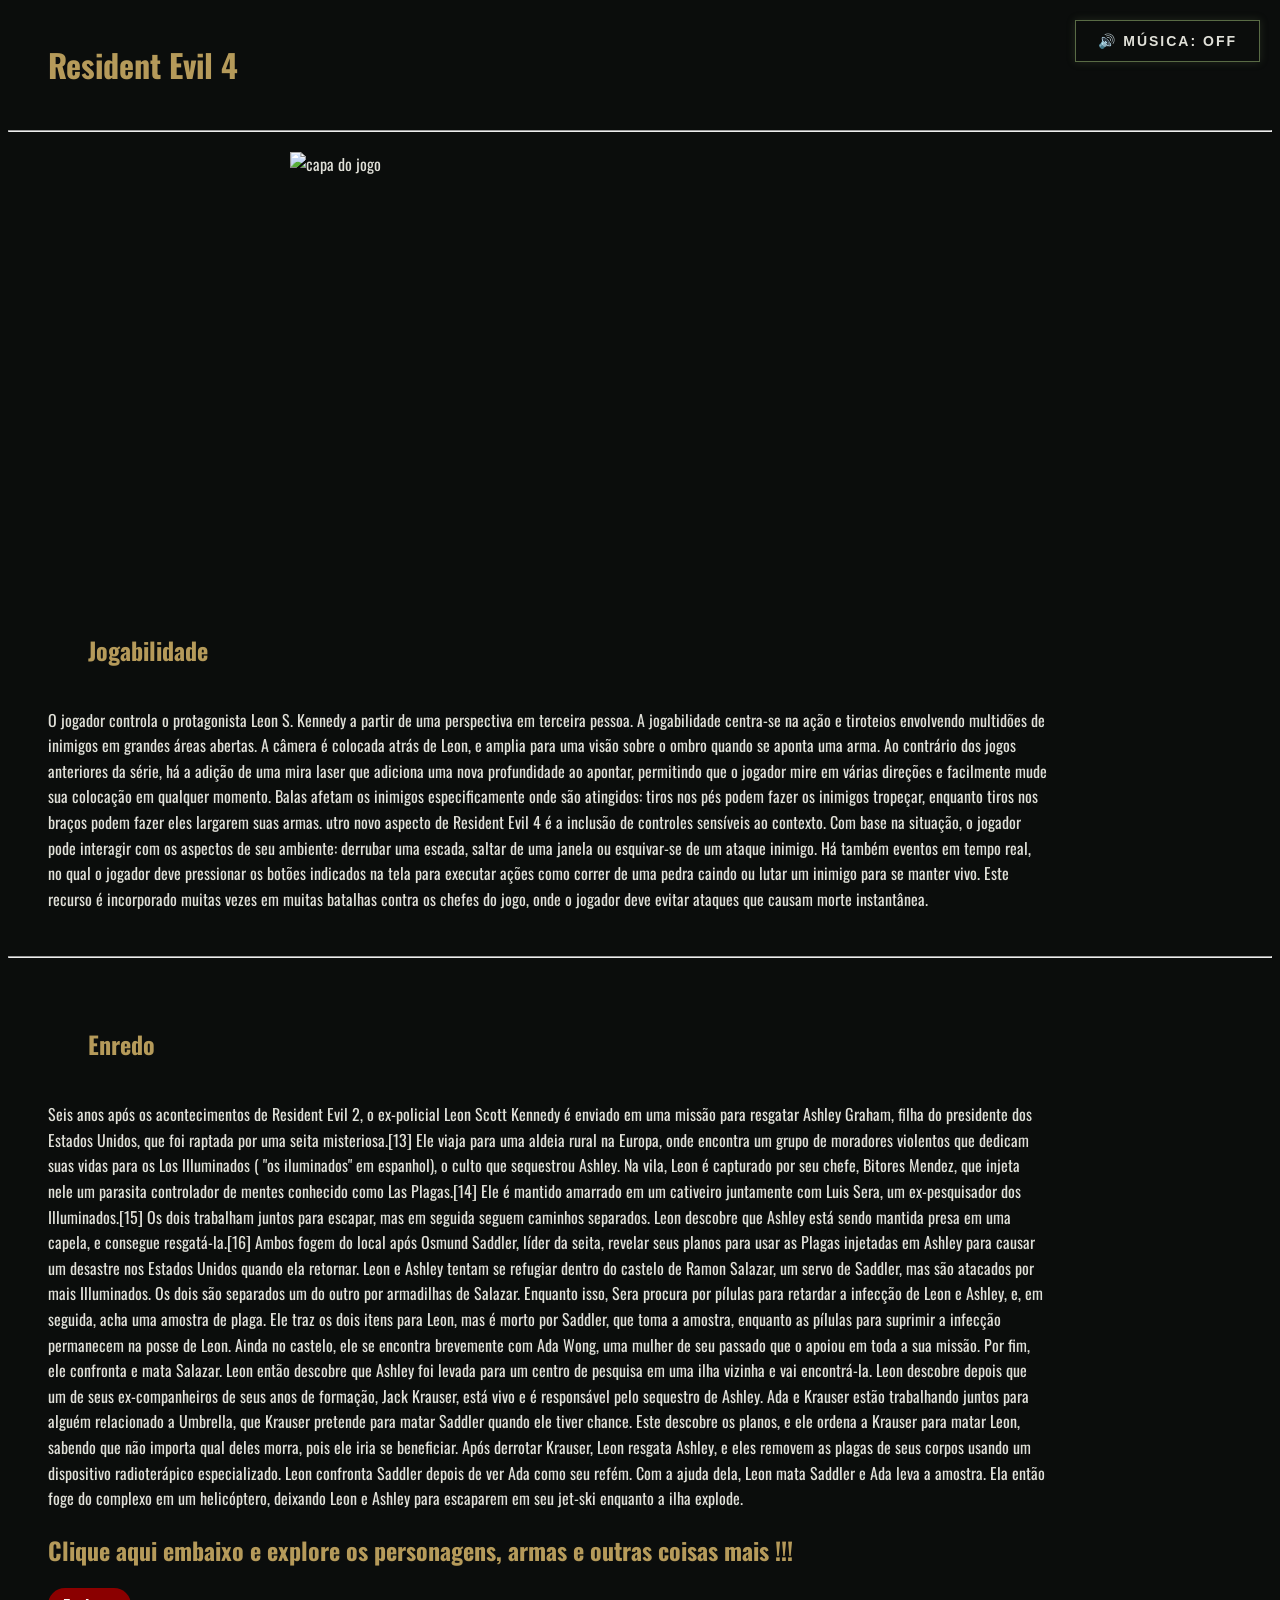
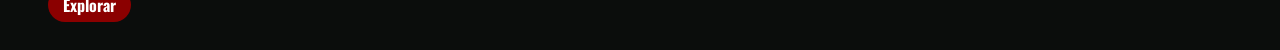
==== index.html @ 0bde9a8e "Add files via upload" ====
<!DOCTYPE html>
<html lang="pt-br">
<head>
    <meta charset="UTF-8">
    <meta name="viewport" content="width=device-width, initial-scale=1.0">
    <title>RE4</title>
    <link rel="shortcut icon" href="icone/Chrisbanks2-Cold-Fusion-Hd-Umbrella-corp.128.png" type="image/x-icon">
    <link rel="stylesheet" href="style.css">
    <link rel="preconnect" href="https://fonts.googleapis.com">
<link rel="preconnect" href="https://fonts.gstatic.com" crossorigin>
<link href="https://fonts.googleapis.com/css2?family=Oswald:wght@200..700&family=Work+Sans:ital,wght@0,100..900;1,100..900&display=swap" rel="stylesheet">
</head>
<body>
    <audio id="musica" loop>
    <source src="audio/Resident Evil 4 Save Theme (Extended).mp3" type="audio/mpeg">
</audio>

<button id="botao-musica" onclick="toggleMusica()">
    🔊 MÚSICA: OFF
</button>

<script>
    const musica = document.getElementById("musica");
    const botao = document.getElementById("botao-musica");

    function toggleMusica() {
        if (musica.paused) {
            musica.play();
            botao.textContent = "🔊 MÚSICA: ON";
        } else {
            musica.pause();
            botao.textContent = "🔇 MÚSICA: OFF";
        }
    }
</script>
    <h1>Resident Evil 4</h1>
    <hr>
    <img src="imagens/capa2.jpg" alt="capa do jogo">
    <main>
      <section>
      <h1>Jogabilidade</h1>
    <p>O jogador controla o protagonista Leon S. Kennedy a partir de uma perspectiva em terceira pessoa. A jogabilidade centra-se na ação e tiroteios envolvendo multidões de inimigos em grandes áreas abertas. A câmera é colocada atrás de Leon, e amplia para uma visão sobre o ombro quando se aponta uma arma. Ao contrário dos jogos anteriores da série, há a adição de uma mira laser que adiciona uma nova profundidade ao apontar, permitindo que o jogador mire em várias direções e facilmente mude sua colocação em qualquer momento. Balas afetam os inimigos especificamente onde são atingidos: tiros nos pés podem fazer os inimigos tropeçar, enquanto tiros nos braços podem fazer eles largarem suas armas. utro novo aspecto de Resident Evil 4 é a inclusão de controles sensíveis ao contexto. Com base na situação, o jogador pode interagir com os aspectos de seu ambiente: derrubar uma escada, saltar de uma janela ou esquivar-se de um ataque inimigo. Há também eventos em tempo real, no qual o jogador deve pressionar os botões indicados na tela para executar ações como correr de uma pedra caindo ou lutar um inimigo para se manter vivo. Este recurso é incorporado muitas vezes em muitas batalhas contra os chefes do jogo, onde o jogador deve evitar ataques que causam morte instantânea.</p>
    </section>
    <hr>
    <section>
        <h1>Enredo</h1>
    <p>Seis anos após os acontecimentos de Resident Evil 2, o ex-policial Leon Scott Kennedy é enviado em uma missão para resgatar Ashley Graham, filha do presidente dos Estados Unidos, que foi raptada por uma seita misteriosa.[13] Ele viaja para uma aldeia rural na Europa, onde encontra um grupo de moradores violentos que dedicam suas vidas para os Los Illuminados ( "os iluminados" em espanhol), o culto que sequestrou Ashley.

Na vila, Leon é capturado por seu chefe, Bitores Mendez, que injeta nele um parasita controlador de mentes conhecido como Las Plagas.[14] Ele é mantido amarrado em um cativeiro juntamente com Luis Sera, um ex-pesquisador dos Illuminados.[15] Os dois trabalham juntos para escapar, mas em seguida seguem caminhos separados. Leon descobre que Ashley está sendo mantida presa em uma capela, e consegue resgatá-la.[16] Ambos fogem do local após Osmund Saddler, líder da seita, revelar seus planos para usar as Plagas injetadas em Ashley para causar um desastre nos Estados Unidos quando ela retornar.

Leon e Ashley tentam se refugiar dentro do castelo de Ramon Salazar, um servo de Saddler, mas são atacados por mais Illuminados. Os dois são separados um do outro por armadilhas de Salazar. Enquanto isso, Sera procura por pílulas para retardar a infecção de Leon e Ashley, e, em seguida, acha uma amostra de plaga. Ele traz os dois itens para Leon, mas é morto por Saddler, que toma a amostra, enquanto as pílulas para suprimir a infecção permanecem na posse de Leon.  Ainda no castelo, ele se encontra brevemente com Ada Wong, uma mulher de seu passado que o apoiou em toda a sua missão. Por fim, ele confronta e mata Salazar. Leon então descobre que Ashley foi levada para um centro de pesquisa em uma ilha vizinha e vai encontrá-la.

Leon descobre depois que um de seus ex-companheiros de seus anos de formação, Jack Krauser, está vivo e é responsável pelo sequestro de Ashley.  Ada e Krauser estão trabalhando juntos para alguém relacionado a Umbrella, que Krauser pretende para matar Saddler quando ele tiver chance. Este descobre os planos, e ele ordena a Krauser para matar Leon, sabendo que não importa qual deles morra, pois ele iria se beneficiar. Após derrotar Krauser, Leon resgata Ashley, e eles removem as plagas de seus corpos usando um dispositivo radioterápico especializado. Leon confronta Saddler depois de ver Ada como seu refém. Com a ajuda dela, Leon mata Saddler e Ada leva a amostra. Ela então foge do complexo em um helicóptero, deixando Leon e Ashley para escaparem em seu jet-ski enquanto a ilha explode.</p>
   <h2>Clique aqui embaixo e explore os personagens, armas e outras coisas mais !!!</h2>
    <a href="explorar.html" class="btn-explorar">Explorar</a>   
    </section>    
    </main>
</body>
</html>
---- style.css ----
body {
    font-family: "Oswald", sans-serif;
    font-optical-sizing: auto;
    font-style: normal;
    background-color: #0B0D0C;
    color: #E0E0D8;
}
h1, h2 {
    color: #B59A5A;
}
h1 {
    padding: 20px 40px;
}
img {
    width: 700px;
    max-width: 100%;
    height: 400px;
    display: block;
    margin: 20px auto;

}

.btn-explorar {
    display: inline-block;
    background-color: #8b0000;
    color: white;
    padding: 5px 15px;
    text-decoration: none;
    border-radius: 30px;
    font-weight: bold;
}

.btn-explorar:hover {
    background-color: #b30000;
}
.titulo {
    display: flex;
    align-items: center;
    gap: 20px;
}
.titulo a {
    background-color: #8b0000;
    color: white;
    padding: 5px 15px;
    text-decoration: none;
    border-radius: 30px;
}

.titulo a:hover {
    background-color: #b30000;
}

section {
    padding: 20px 40px;
}

section p {
    max-width: 1000px;
    line-height: 1.6;
}
.cards {
    display: flex;
    flex-wrap: wrap;
    justify-content: center;
    gap: 20px;
}

.card {
    width: 250px;
    background-color: #1a1a1a;
    border-radius: 10px;
    overflow: hidden;
    box-shadow: 0 4px 10px #000;
    text-align: center;
}
.card img {
    width: 100%;
    height: 180px;
    object-fit: cover;
}

.card h2 {
    color: #c9a227;
}

.card p {
    color: #ddd;
    padding: 0 15px 15px;
}
.card {
    transition: 0.3s;
}

.card:hover {
    transform: translateY(-10px);
}
a {
    display: flex;
}

#botao-musica {
    background-color: #0B0D0C;
    color: #E0E0D8;

    border: 1px solid #596B45;
    padding: 12px 22px;

    font-family: Arial, sans-serif;
    font-size: 14px;
    font-weight: bold;
    letter-spacing: 2px;

    cursor: pointer;
    transition: 0.3s;

    box-shadow: 0 0 8px rgba(89, 107, 69, 0.3);
}

#botao-musica:hover {
    background-color: #596B45;
    color: #0B0D0C;

    box-shadow: 0 0 15px rgba(89, 107, 69, 0.6);
    transform: scale(1.03);
}

#botao-musica:active {
    transform: scale(0.98);
}

#botao-musica {
    position: fixed;
    top: 20px;
    right: 20px;
}
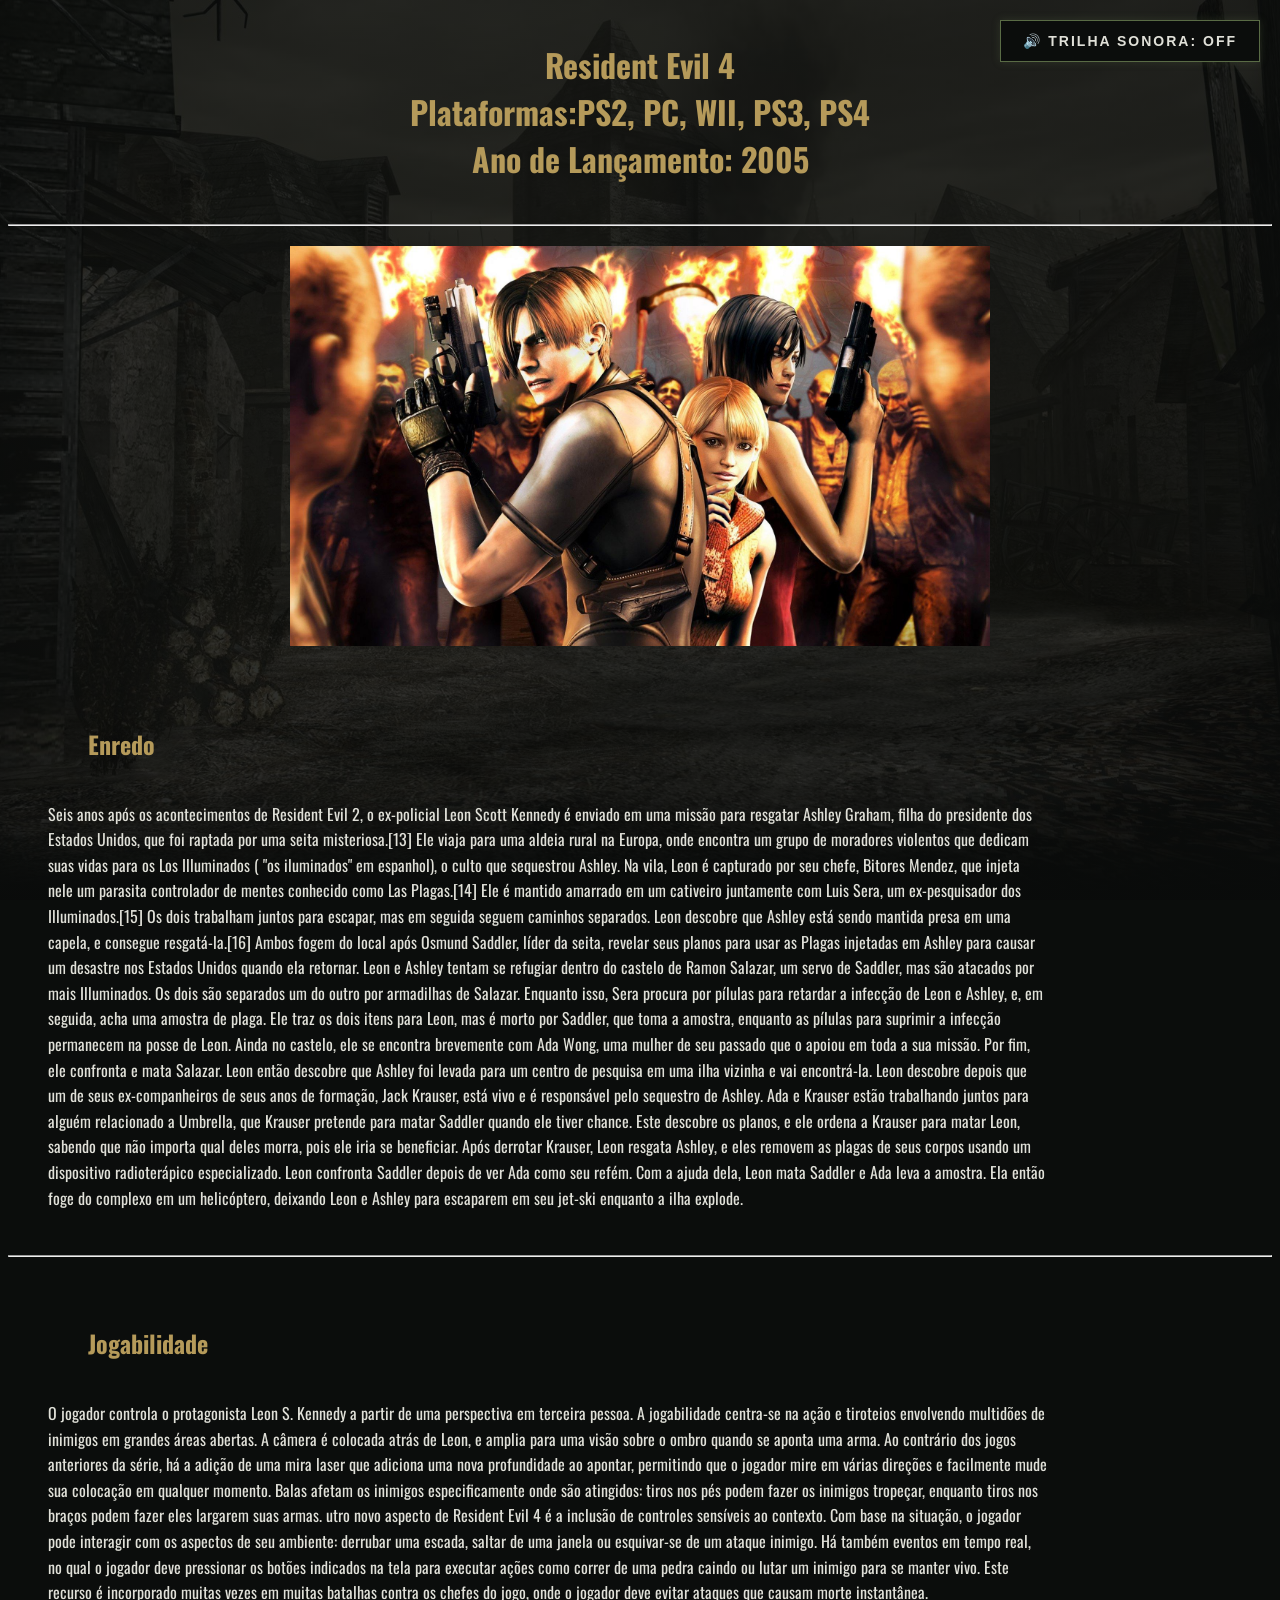
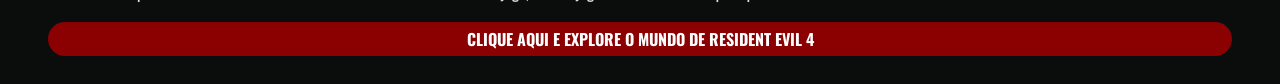
==== commit 0583a977: "Add files via upload" ====
--- a/index.html
+++ b/index.html
@@ -16,7 +16,7 @@
 </audio>
 
 <button id="botao-musica" onclick="toggleMusica()">
-    🔊 MÚSICA: OFF
+    🔊 TRILHA SONORA: OFF
 </button>
 
 <script>
@@ -26,24 +26,19 @@
     function toggleMusica() {
         if (musica.paused) {
             musica.play();
-            botao.textContent = "🔊 MÚSICA: ON";
+            botao.textContent = "🔊 TRILHA SONORA: ON";
         } else {
             musica.pause();
-            botao.textContent = "🔇 MÚSICA: OFF";
+            botao.textContent = "🔇 TRILHA SONORA: OFF";
         }
     }
 </script>
-    <h1>Resident Evil 4</h1>
+    <h1 class="capa">Resident Evil 4 <br> Plataformas:PS2, PC, WII, PS3, PS4 <br> Ano de Lançamento: 2005</h1>
     <hr>
     <img src="imagens/capa2.jpg" alt="capa do jogo">
     <main>
       <section>
-      <h1>Jogabilidade</h1>
-    <p>O jogador controla o protagonista Leon S. Kennedy a partir de uma perspectiva em terceira pessoa. A jogabilidade centra-se na ação e tiroteios envolvendo multidões de inimigos em grandes áreas abertas. A câmera é colocada atrás de Leon, e amplia para uma visão sobre o ombro quando se aponta uma arma. Ao contrário dos jogos anteriores da série, há a adição de uma mira laser que adiciona uma nova profundidade ao apontar, permitindo que o jogador mire em várias direções e facilmente mude sua colocação em qualquer momento. Balas afetam os inimigos especificamente onde são atingidos: tiros nos pés podem fazer os inimigos tropeçar, enquanto tiros nos braços podem fazer eles largarem suas armas. utro novo aspecto de Resident Evil 4 é a inclusão de controles sensíveis ao contexto. Com base na situação, o jogador pode interagir com os aspectos de seu ambiente: derrubar uma escada, saltar de uma janela ou esquivar-se de um ataque inimigo. Há também eventos em tempo real, no qual o jogador deve pressionar os botões indicados na tela para executar ações como correr de uma pedra caindo ou lutar um inimigo para se manter vivo. Este recurso é incorporado muitas vezes em muitas batalhas contra os chefes do jogo, onde o jogador deve evitar ataques que causam morte instantânea.</p>
-    </section>
-    <hr>
-    <section>
-        <h1>Enredo</h1>
+         <h1>Enredo</h1>
     <p>Seis anos após os acontecimentos de Resident Evil 2, o ex-policial Leon Scott Kennedy é enviado em uma missão para resgatar Ashley Graham, filha do presidente dos Estados Unidos, que foi raptada por uma seita misteriosa.[13] Ele viaja para uma aldeia rural na Europa, onde encontra um grupo de moradores violentos que dedicam suas vidas para os Los Illuminados ( "os iluminados" em espanhol), o culto que sequestrou Ashley.
 
 Na vila, Leon é capturado por seu chefe, Bitores Mendez, que injeta nele um parasita controlador de mentes conhecido como Las Plagas.[14] Ele é mantido amarrado em um cativeiro juntamente com Luis Sera, um ex-pesquisador dos Illuminados.[15] Os dois trabalham juntos para escapar, mas em seguida seguem caminhos separados. Leon descobre que Ashley está sendo mantida presa em uma capela, e consegue resgatá-la.[16] Ambos fogem do local após Osmund Saddler, líder da seita, revelar seus planos para usar as Plagas injetadas em Ashley para causar um desastre nos Estados Unidos quando ela retornar.
@@ -51,8 +46,12 @@
 Leon e Ashley tentam se refugiar dentro do castelo de Ramon Salazar, um servo de Saddler, mas são atacados por mais Illuminados. Os dois são separados um do outro por armadilhas de Salazar. Enquanto isso, Sera procura por pílulas para retardar a infecção de Leon e Ashley, e, em seguida, acha uma amostra de plaga. Ele traz os dois itens para Leon, mas é morto por Saddler, que toma a amostra, enquanto as pílulas para suprimir a infecção permanecem na posse de Leon.  Ainda no castelo, ele se encontra brevemente com Ada Wong, uma mulher de seu passado que o apoiou em toda a sua missão. Por fim, ele confronta e mata Salazar. Leon então descobre que Ashley foi levada para um centro de pesquisa em uma ilha vizinha e vai encontrá-la.
 
 Leon descobre depois que um de seus ex-companheiros de seus anos de formação, Jack Krauser, está vivo e é responsável pelo sequestro de Ashley.  Ada e Krauser estão trabalhando juntos para alguém relacionado a Umbrella, que Krauser pretende para matar Saddler quando ele tiver chance. Este descobre os planos, e ele ordena a Krauser para matar Leon, sabendo que não importa qual deles morra, pois ele iria se beneficiar. Após derrotar Krauser, Leon resgata Ashley, e eles removem as plagas de seus corpos usando um dispositivo radioterápico especializado. Leon confronta Saddler depois de ver Ada como seu refém. Com a ajuda dela, Leon mata Saddler e Ada leva a amostra. Ela então foge do complexo em um helicóptero, deixando Leon e Ashley para escaparem em seu jet-ski enquanto a ilha explode.</p>
-   <h2>Clique aqui embaixo e explore os personagens, armas e outras coisas mais !!!</h2>
-    <a href="explorar.html" class="btn-explorar">Explorar</a>   
+    </section>
+    <hr>
+    <section>
+        <h1>Jogabilidade</h1>
+    <p>O jogador controla o protagonista Leon S. Kennedy a partir de uma perspectiva em terceira pessoa. A jogabilidade centra-se na ação e tiroteios envolvendo multidões de inimigos em grandes áreas abertas. A câmera é colocada atrás de Leon, e amplia para uma visão sobre o ombro quando se aponta uma arma. Ao contrário dos jogos anteriores da série, há a adição de uma mira laser que adiciona uma nova profundidade ao apontar, permitindo que o jogador mire em várias direções e facilmente mude sua colocação em qualquer momento. Balas afetam os inimigos especificamente onde são atingidos: tiros nos pés podem fazer os inimigos tropeçar, enquanto tiros nos braços podem fazer eles largarem suas armas. utro novo aspecto de Resident Evil 4 é a inclusão de controles sensíveis ao contexto. Com base na situação, o jogador pode interagir com os aspectos de seu ambiente: derrubar uma escada, saltar de uma janela ou esquivar-se de um ataque inimigo. Há também eventos em tempo real, no qual o jogador deve pressionar os botões indicados na tela para executar ações como correr de uma pedra caindo ou lutar um inimigo para se manter vivo. Este recurso é incorporado muitas vezes em muitas batalhas contra os chefes do jogo, onde o jogador deve evitar ataques que causam morte instantânea.</p>
+    <a href="explorar.html" class="btn-explorar">CLIQUE AQUI E EXPLORE O MUNDO DE RESIDENT EVIL 4</a>   
     </section>    
     </main>
 </body>
--- a/style.css
+++ b/style.css
@@ -4,6 +4,13 @@
     font-style: normal;
     background-color: #0B0D0C;
     color: #E0E0D8;
+    background-image: linear-gradient(
+        rgba(11, 13, 12, 0.85),
+        rgba(11, 13, 12, 0.85)
+    ), url("imagens/vilareijo.jpg");
+    background-size: cover;
+    background-position: center;
+    background-attachment: fixed;
 }
 h1, h2 {
     color: #B59A5A;
@@ -21,6 +28,17 @@
 }
 
 .btn-explorar {
+    display: flex;
+    background-color: #8b0000;
+    color: white;
+    padding: 5px 15px;
+    text-decoration: none;
+    border-radius: 30px;
+    font-weight: bold;
+    align-items: center;
+    justify-content:center ;
+}
+.btn-explorar2 {
     display: inline-block;
     background-color: #8b0000;
     color: white;
@@ -28,15 +46,22 @@
     text-decoration: none;
     border-radius: 30px;
     font-weight: bold;
+    align-items: center;
+    justify-content:center ;
 }
-
 .btn-explorar:hover {
+    background-color: #b30000;
+}
+.btn-explorar2:hover {
     background-color: #b30000;
 }
 .titulo {
     display: flex;
     align-items: center;
     gap: 20px;
+}
+.capa {
+    text-align: center;
 }
 .titulo a {
     background-color: #8b0000;
@@ -72,6 +97,10 @@
     overflow: hidden;
     box-shadow: 0 4px 10px #000;
     text-align: center;
+}
+ .categoria-armas h2 {
+    text-align: center;
+    margin: 40px 0 20px;
 }
 .card img {
     width: 100%;
@@ -132,4 +161,16 @@
     position: fixed;
     top: 20px;
     right: 20px;
+}
+
+.final {
+    background-color: #111512;
+    color: #D8D8CC;
+    padding: 5px 15px;
+    display: block;
+    gap: 20px;
+    border-radius: 30px;
+    width: fit-content;
+    margin: 0 auto;
+
 }
